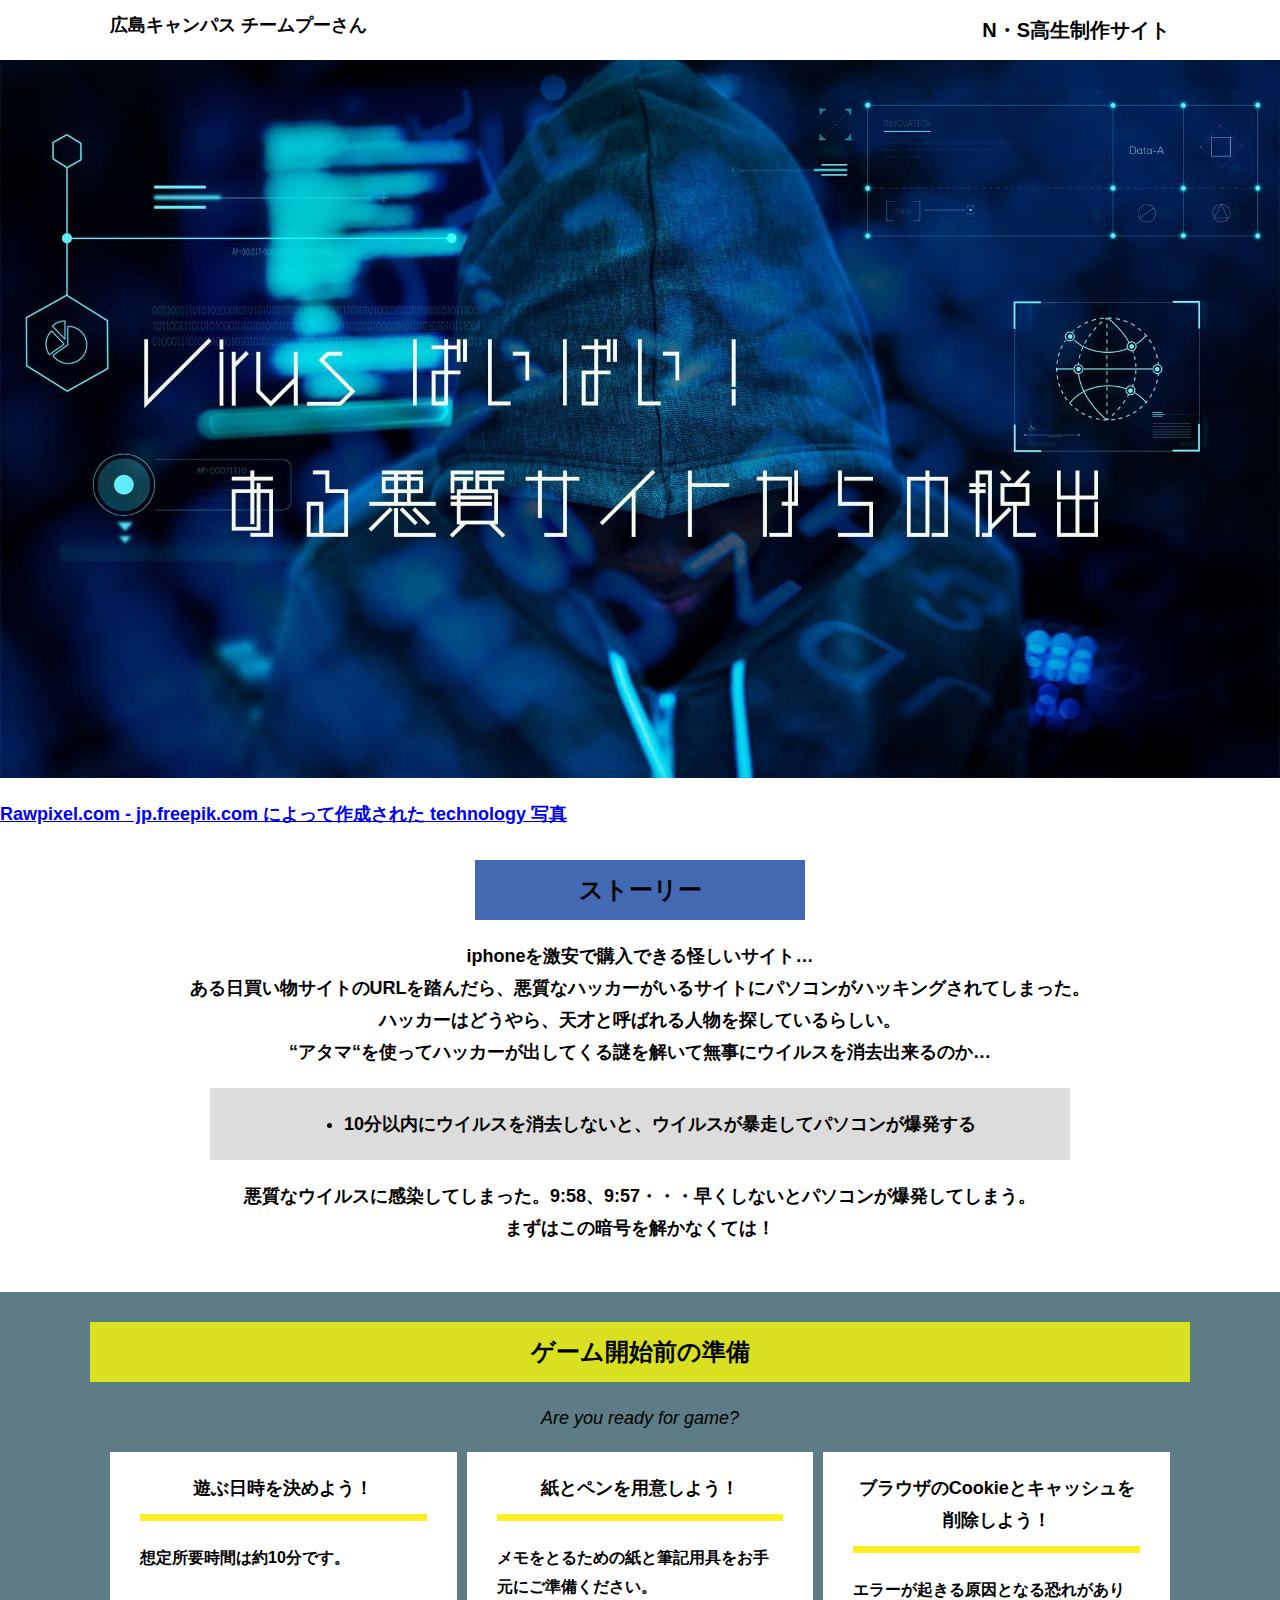
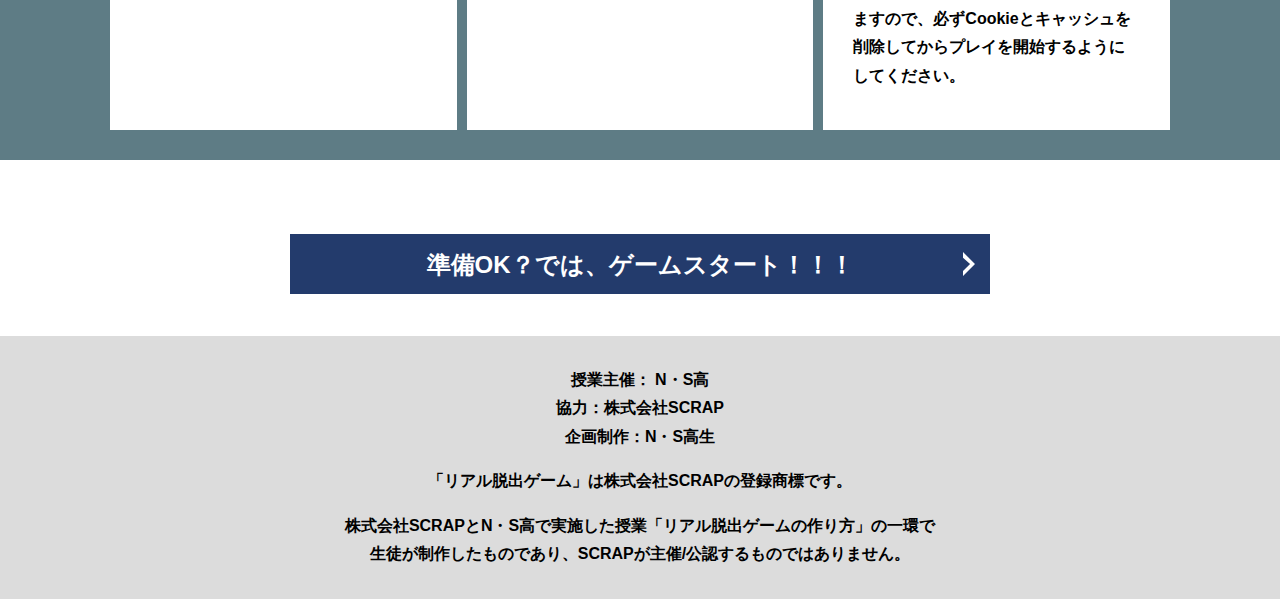
==== index.html @ 4a70cfcc "Update index.html" ====
<!DOCTYPE html>
<html lang="ja">
<head>
  <meta charset="UTF-8">
  <meta http-equiv="X-UA-Compatible" content="IE=edge">
  <meta name="viewport" content="width=device-width, initial-scale=1.0">
  <title>Virusバイバイ！ある悪質サイトからの脱出 │ Project N</title>
  <link rel="stylesheet" href="assets/css/normalize.css">
  <link rel="stylesheet" href="assets/css/style.css">
</head>
<body>
  <svg width="0" height="0" class="hidden">
    <symbol xmlns="http://www.w3.org/2000/svg" viewBox="0 0 12.47 24.94" id="arrow" class="arrow_svg">
      <title>arrow</title>
      <polygon points="0 24.94 0 19.66 7.35 12.47 0 5.92 0 0 12.47 12.47 0 24.94"/>
    </symbol>
  </svg>
  <header class="header">
    <div class="container">
      <div class="header__logo">広島キャンパス チームプーさん</div>
      <div class="header__name">N・S高生制作サイト</div>
    </div>
  </header>
  <main class="main index-page">
    <!-- タイトルエリア　ここから -->
    <h1 class="main-title"><img src="assets/images/iOS の画像.jpg" alt="Presented by SCRAP×N・S高リアル脱出ゲーム制作PJ Virusバイバイ！ある悪質サイトからの脱出"></h1>
    <a href='https://jp.freepik.com/photos/technology'>Rawpixel.com - jp.freepik.com によって作成された technology 写真</a>
    <!-- タイトルエリア　ここまで -->
    <section class="section section--story">
      <div class="container">
        <h2 class="section-title section-title--keycolor section-title--story">ストーリー</h2>
        <div class="story">
          <p class="text-center">iphoneを激安で購入できる怪しいサイト…<br>
            ある日買い物サイトのURLを踏んだら、悪質なハッカーがいるサイトにパソコンがハッキングされてしまった。<br>
            ハッカーはどうやら、天才と呼ばれる人物を探しているらしい。<br>
            “アタマ“を使ってハッカーが出してくる謎を解いて無事にウイルスを消去出来るのか…</p>
          <div class="story__note__outer bg-color--gray">
            <ul class="story__note">
              <li>10分以内にウイルスを消去しないと、ウイルスが暴走してパソコンが爆発する</li>
            </ul>
          </div>
          <p class="text-center">悪質なウイルスに感染してしまった。9:58、9:57・・・早くしないとパソコンが爆発してしまう。<br>
            まずはこの暗号を解かなくては！</p>
        </div>
      </div>
    </section>
    <section class="section bg-color--keycolor">
      <div class="container">
        <h2 class="section-title">ゲーム開始前の準備</h2>
        <p class="font-eng text-center">Are you ready for game?</p>
        <!--
          class名"row"内のclass名"column"が横並びになります。
          改行する場合は以下のように追加してください。
          <div class="row">
            <div class="column">
              ～ 内容 ～
            </div>
          </div>
        -->
        <div class="row">
          <div class="column">
            <div class="card">
              <h3 class="card__title">遊ぶ日時を決めよう！</h3>
              <p class="card__content">想定所要時間は約10分です。</p>
            </div>
          </div>
          <div class="column">
            <div class="card">
              <h3 class="card__title">紙とペンを用意しよう！</h3>
              <p class="card__content">メモをとるための紙と筆記用具をお手元にご準備ください。</p>
            </div>
          </div>
          <div class="column">
            <div class="card">
              <h3 class="card__title">ブラウザのCookieとキャッシュを<br>削除しよう！</h3>
              <p class="card__content">エラーが起きる原因となる恐れがありますので、必ずCookieとキャッシュを削除してからプレイを開始するようにしてください。</p>
            </div>
          </div>
        </div>
      </div>
     
    </section>
   <br>
    <br>
      <div class="container">
        <a class="btn" href="fakesite.html">準備OK？では、ゲームスタート！！！<svg class="btn__arrow"><use xlink:href="#arrow"></use></svg></a>
      </div>
    </section>
  <br>
  </main>
  <footer class="footer section bg-color--gray">
    <div class="container">
      <p class="text-center">授業主催： N・S高<br>協力：株式会社SCRAP<br>企画制作：N・S高生</p>
      <p class="text-center">「リアル脱出ゲーム」は株式会社SCRAPの登録商標です。</p>
      <p class="text-center">株式会社SCRAPとN・S高で実施した授業「リアル脱出ゲームの作り方」の一環で<br>生徒が制作したものであり、SCRAPが主催/公認するものではありません。</p>
    </div>
  </footer>
</body>
</html>
---- assets/css/style.css ----
@charset "UTF-8";
/****************************
 * 共通CSSのテンプレートです。
*****************************/
*,
*::before,
*::after {
  -webkit-box-sizing: border-box;
          box-sizing: border-box;
}

html {
  font-size: 18px;
  -webkit-box-sizing: border-box;
          box-sizing: border-box;
}

body {
  overflow-x: hidden;
  font-family: "游ゴシック体", "Yu Gothic", YuGothic, "ヒラギノ角ゴ Pro", "Hiragino Kaku Gothic Pro", "メイリオ", "Meiryo", sans-serif;
  font-size: 18px;
  line-height: 1.77778;
  font-weight: bold;
  text-decoration: none;
  border: none;
  list-style: none;
  color: #000;
  margin: 0;
}

img {
  width: 100%;
}

figure {
  margin: 0;
}

figcaption {
  margin-top: 30px;
  font-size: 14px;
}

@media screen and (max-width: 767px) {
  figcaption {
    font-size: 13px;
  }
}

input[type=text] {
  font-size: 18px;
  border: none;
  padding: 25px 35px;
  display: block;
  margin: 0 auto;
  max-width: 580px;
  width: 100%;
}

::-webkit-input-placeholder {
  color: #999;
}

:-ms-input-placeholder {
  color: #999;
}

::-ms-input-placeholder {
  color: #999;
}

::placeholder {
  color: #999;
}

button {
  cursor: pointer;
  display: block;
  border: none;
  margin: 0 auto;
  background-color: #232f3e;
  color: #fff;
  width: 287px;
  height: 55px;
}

/*******************
* Layout
*******************/
.section {
  padding-top: 30px;
  padding-bottom: 30px;
}

.section--clear {
  /* ステージクリア画面 */
  position: fixed;
  display: none;
  /* 読み込み時に一瞬表示されるのを防ぐ */
  -webkit-box-pack: center;
      -ms-flex-pack: center;
          justify-content: center;
  -webkit-box-align: center;
      -ms-flex-align: center;
          align-items: center;
  top: 0;
  bottom: 0;
  left: 0;
  right: 0;
  z-index: 200;
}

.section--clear.isClear {
  display: -webkit-box;
  display: -ms-flexbox;
  display: flex;
}

.container {
  width: 1100px;
  padding-left: 20px;
  padding-right: 20px;
  margin: 0 auto;
}

@media screen and (max-width: 1100px) {
  .container {
    width: calc(100% - 40px);
  }
}

.row {
  display: -webkit-box;
  display: -ms-flexbox;
  display: flex;
  -ms-flex-line-pack: stretch;
      align-content: stretch;
  gap: 10px;
}

.row + .row {
  margin-top: 20px;
}

.column {
  width: 100%;
}

.card {
  background-color: #fff;
  margin-bottom: 20px;
  height: 100%;
}

.card__title {
  font-size: 18px;
  text-align: center;
  margin: 0;
  padding: 20px 30px;
  position: relative;
  cursor: pointer;
}

.card__content {
  -webkit-transition: all 0.3s;
  transition: all 0.3s;
  font-size: 16px;
  padding: 20px 30px;
  margin: 0;
  position: relative;
}

.card__content::before {
  display: block;
  content: '';
  width: calc(100% - 60px);
  height: 7px;
  background-color: #fcee21;
  position: absolute;
  top: -10px;
  left: 30px;
}

.hint-page .card {
  height: auto;
}

.hint-page .card__content {
  display: none;
  text-align: center;
}

.hint-page .card__arrow {
  position: absolute;
  top: calc(50% - 12px);
  right: 45px;
  -webkit-transform: rotate(90deg);
          transform: rotate(90deg);
  -webkit-transition: all 0.3s;
  transition: all 0.3s;
  fill: #009245;
  width: 12px;
  height: 24px;
}

.hint-page .card.is-open .card__content {
  display: block;
}

.hint-page .card.is-open .card__arrow {
  -webkit-transform: rotate(-90deg);
          transform: rotate(-90deg);
}

.box {
  padding: 35px 30px;
}

.youtube {
  position: relative;
  width: 100%;
  padding-top: 56.25%;
}

.youtube iframe {
  position: absolute;
  top: 0;
  left: 0;
  width: 100%;
  height: 100%;
}

.youtube__container {
  max-width: 800px;
  margin: 0 auto;
}

/*********************
* Color
*********************/
.bg-color--keycolor {
  background-color: #5E7C85;
}

.bg-color--subcolor {
  background-color: #d9e021;
}

.bg-color--gray {
  background-color: #dcdcdc;
}

/*********************
* title
**********************/
.main-title {
  margin: 0;
}

.sub-title {
  text-align: center;
  font-size: 18px;
  line-height: 1.66667;
}

.sub-title__bg {
  background-color: #fcee21;
  padding-left: 1rem;
  padding-right: 1rem;
}

.section-title {
  font-size: 24px;
  line-height: 1.75;
  text-align: center;
  padding: 9px 20px;
  background-color: #d9e021;
  margin: 0 -20px 20px -20px;
}

.section-title__stage {
  display: inline-block;
  margin-right: 2rem;
}

.section-title--keycolorlight {
  background-color: #426AB3;
}

.section-title--keycolorlight .section-title__stage {
  color: #fff;
}

.section-title--keycolor {
  background-color: #426AB3;
}

.section-title--story {
  width: 330px;
  margin: 0 auto 20px;
}

.section-title--border {
  position: relative;
  font-size: 30px;
  text-align: center;
  line-height: 1.06667;
  margin: 0;
  padding-bottom: 15px;
  color: #1A4472;
}

.section-title--border::after {
  position: absolute;
  bottom: 0;
  left: calc(50% - 95px);
  display: block;
  content: '';
  background-color: #fff;
  height: 2.6px;
  width: 190px;
}

/******************
* text
******************/
.font-eng {
  font-style: italic;
  font-weight: normal;
}

/*************************
* Button
*************************/
.btn {
  display: block;
  text-decoration: none;
  cursor: pointer;
  background-color: #233B6C;
  color: #fff;
  font-size: 24px;
  line-height: 1.54167;
  text-align: center;
  padding: 11.5px;
  width: calc(100% - 40px);
  max-width: 700px;
  margin: 10px auto;
  position: relative;
}

.btn:hover {
  opacity: 0.7;
}

.btn__arrow {
  position: absolute;
  top: calc(50% - 12px);
  right: 15px;
  fill: #fff;
  width: 12px;
  height: 24px;
}

/****************
* header
*****************/
.header {
  background-color: #fff;
  height: 60px;
}

.header .container {
  display: -webkit-box;
  display: -ms-flexbox;
  display: flex;
  -webkit-box-pack: justify;
      -ms-flex-pack: justify;
          justify-content: space-between;
  -webkit-box-align: center;
      -ms-flex-align: center;
          align-items: center;
  height: 100%;
}

.header__logo {
  width: 330px;
  height: 42px;
}

.header__name {
  font-size: 20px;
  line-height: 1.1;
}

.footer {
  font-size: 16px;
}

.footer p:first-child {
  margin-top: 0;
}

.footer p:last-child {
  margin-bottom: 0;
}

/********************
* main
********************/
.story__note {
  margin: 0;
}

.story__note__outer {
  width: 860px;
  display: -webkit-box;
  display: -ms-flexbox;
  display: flex;
  padding: 20px;
  margin: 20px auto;
  -webkit-box-pack: center;
      -ms-flex-pack: center;
          justify-content: center;
}

@media screen and (max-width: 940px) {
  .story__note__outer {
    width: 100%;
  }
}

.stage-column__container + .stage-column__container {
  border-top: 2px solid #fff;
}

.answer {
  font-size: 18px;
  margin-bottom: 20px;
  line-height: 80px;
  word-spacing: 20px;
}

.err-message {
  color: #FFF450;
  font-size: 18px;
  text-align: center;
}

.link-hint {
  text-align: center;
  display: block;
  margin-top: 20px;
}

.clear-message {
  background-color: #d9e021;
  padding: 30px 30px 60px;
  position: relative;
}

.clear-message__title {
  position: relative;
  display: block;
  text-align: center;
  color: #1A4472;
  font-size: 30px;
  padding-bottom: 10px;
  margin-bottom: 35px;
}

.clear-message__title::after {
  content: '';
  position: absolute;
  display: block;
  width: 183px;
  height: 2px;
  background-color: #fff;
  bottom: 0;
  left: calc(50% - (183px/2));
}

.clear-message__content {
  text-align: center;
}

.clear-message__btn {
  position: absolute;
  bottom: -30px;
  left: calc(50% - 144px);
  width: 288px;
  margin: 0;
}

/********************
* Utility
********************/
.text-center {
  text-align: center;
}

.text-left {
  text-align: left;
}

.text-right {
  text-align: right;
}

.hidden {
  display: none;
}
/*# sourceMappingURL=style.css.map */
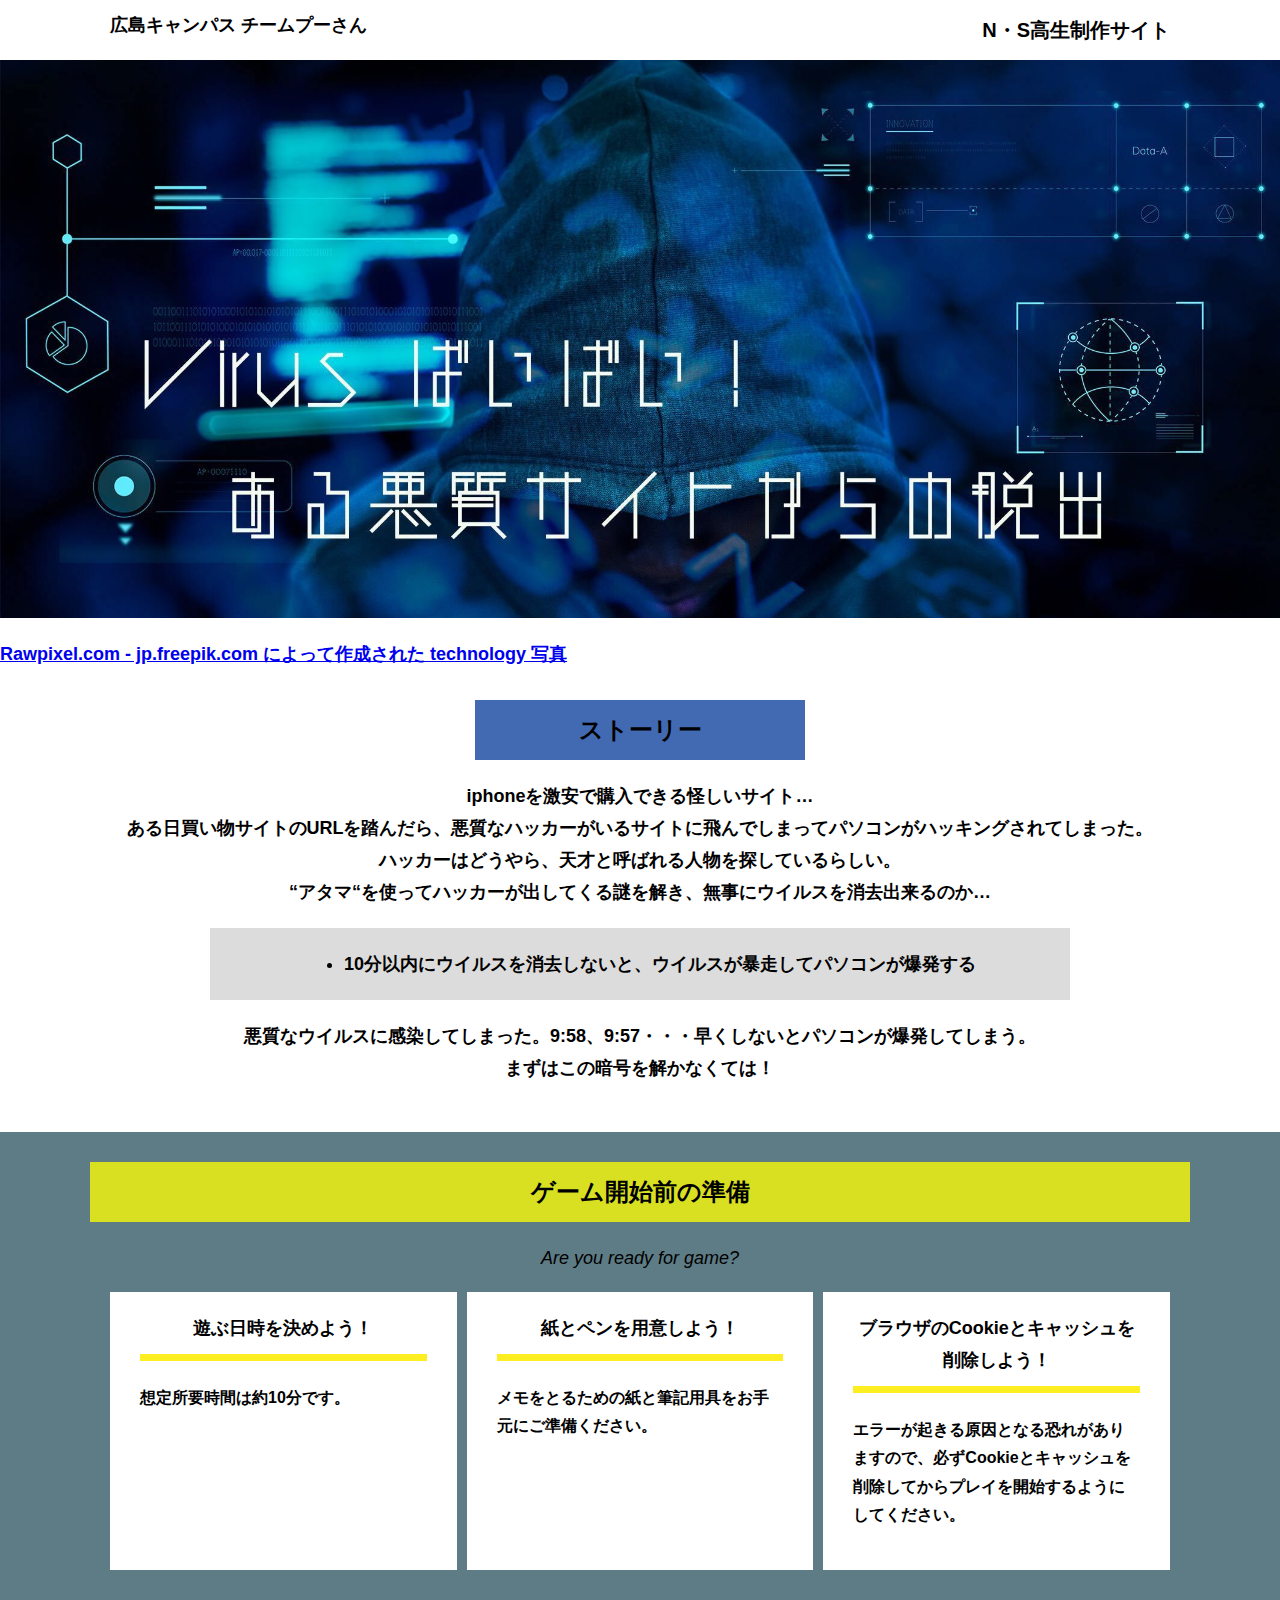
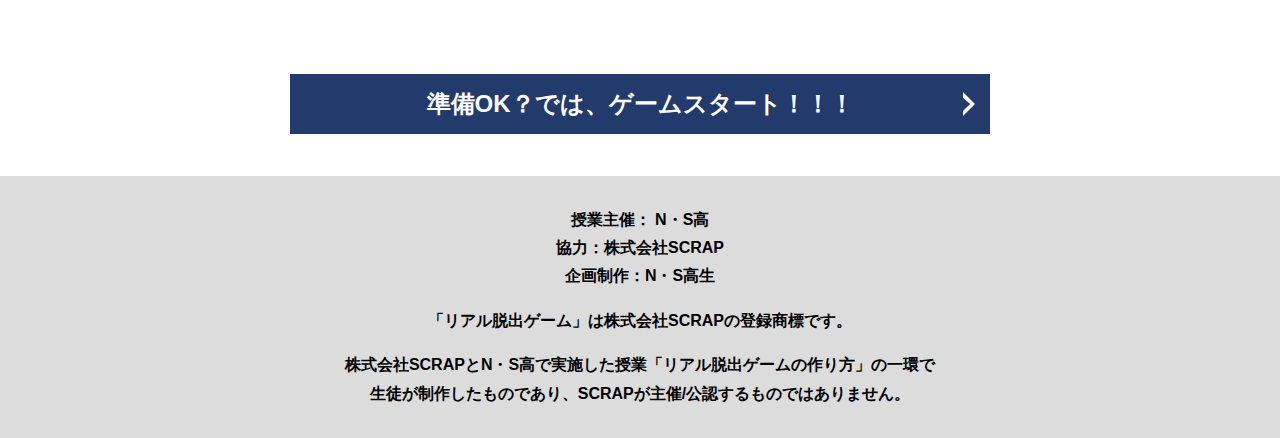
==== commit c7426ffe: "Update index.html" ====
--- a/index.html
+++ b/index.html
@@ -31,9 +31,9 @@
         <h2 class="section-title section-title--keycolor section-title--story">ストーリー</h2>
         <div class="story">
           <p class="text-center">iphoneを激安で購入できる怪しいサイト…<br>
-            ある日買い物サイトのURLを踏んだら、悪質なハッカーがいるサイトにパソコンがハッキングされてしまった。<br>
+            ある日買い物サイトのURLを踏んだら、悪質なハッカーがいるサイトに飛んでしまってパソコンがハッキングされてしまった。<br>
             ハッカーはどうやら、天才と呼ばれる人物を探しているらしい。<br>
-            “アタマ“を使ってハッカーが出してくる謎を解いて無事にウイルスを消去出来るのか…</p>
+            “アタマ“を使ってハッカーが出してくる謎を解き、無事にウイルスを消去出来るのか…</p>
           <div class="story__note__outer bg-color--gray">
             <ul class="story__note">
               <li>10分以内にウイルスを消去しないと、ウイルスが暴走してパソコンが爆発する</li>
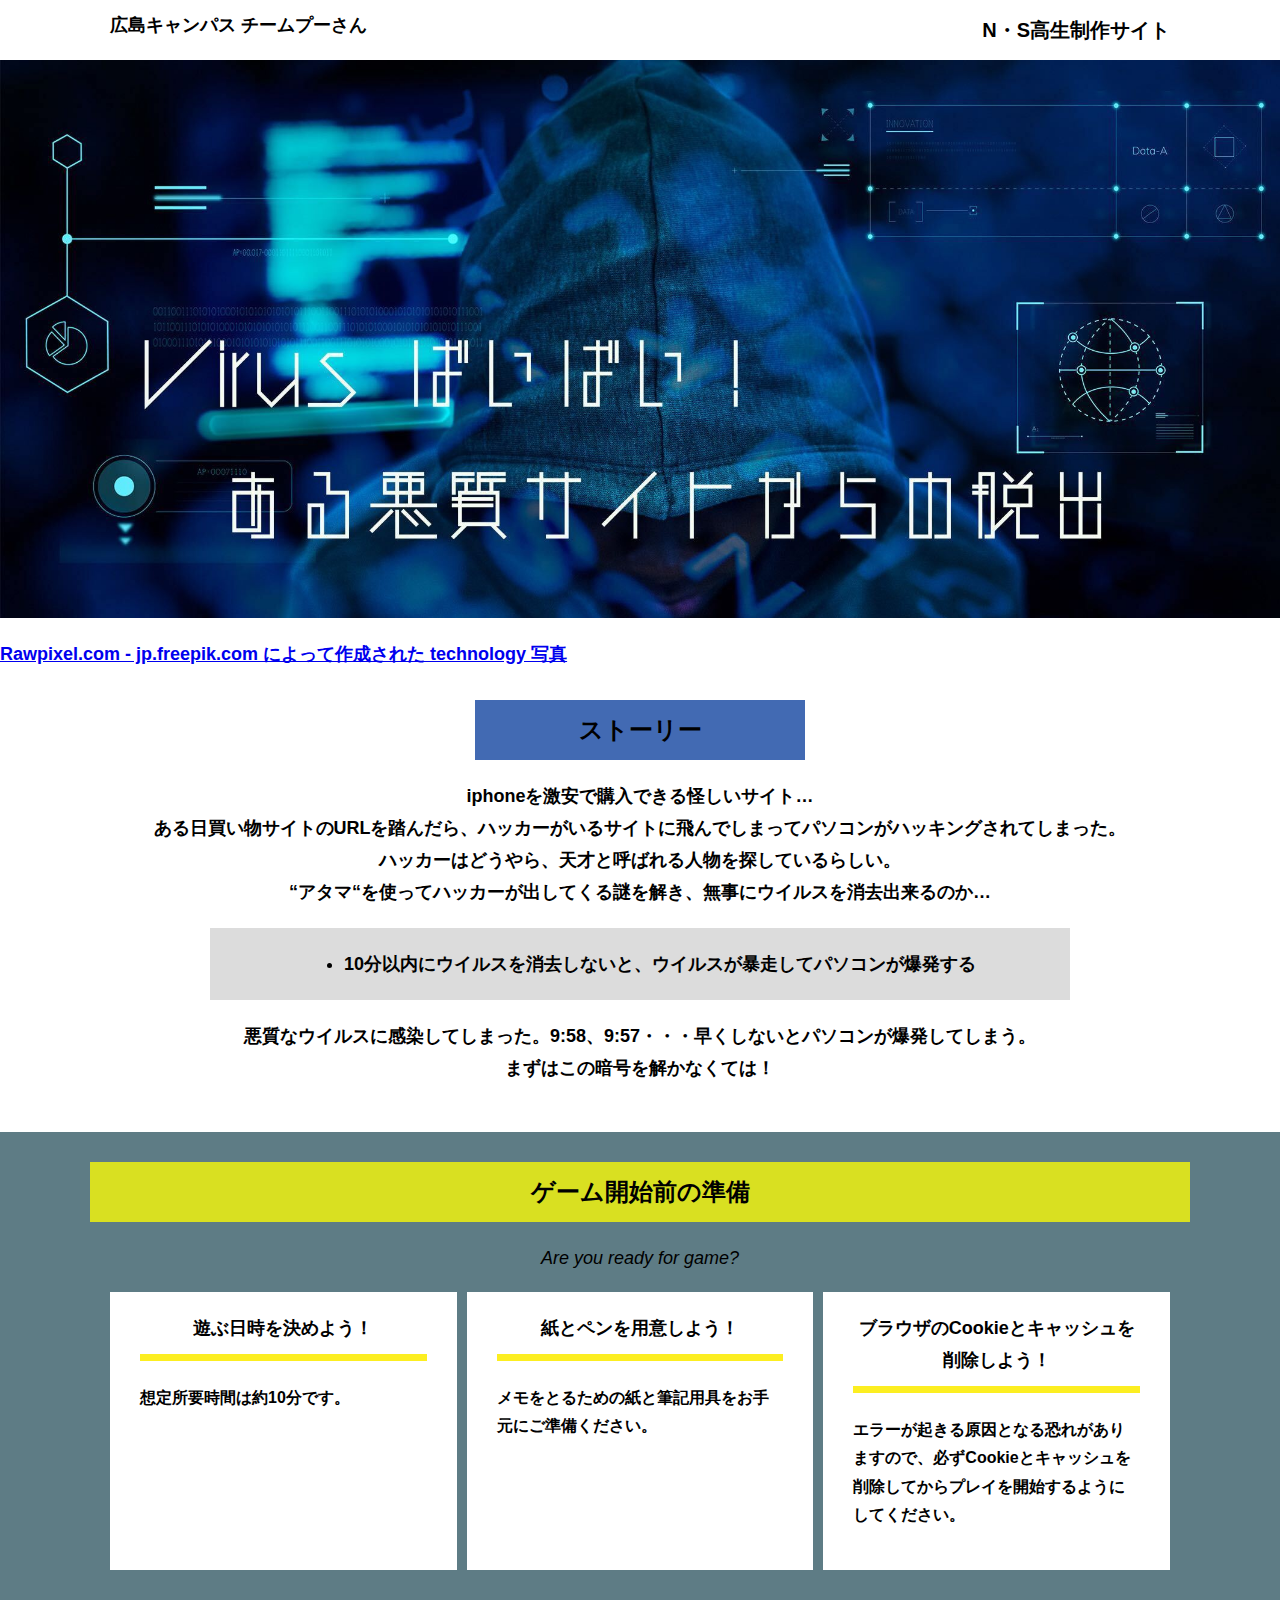
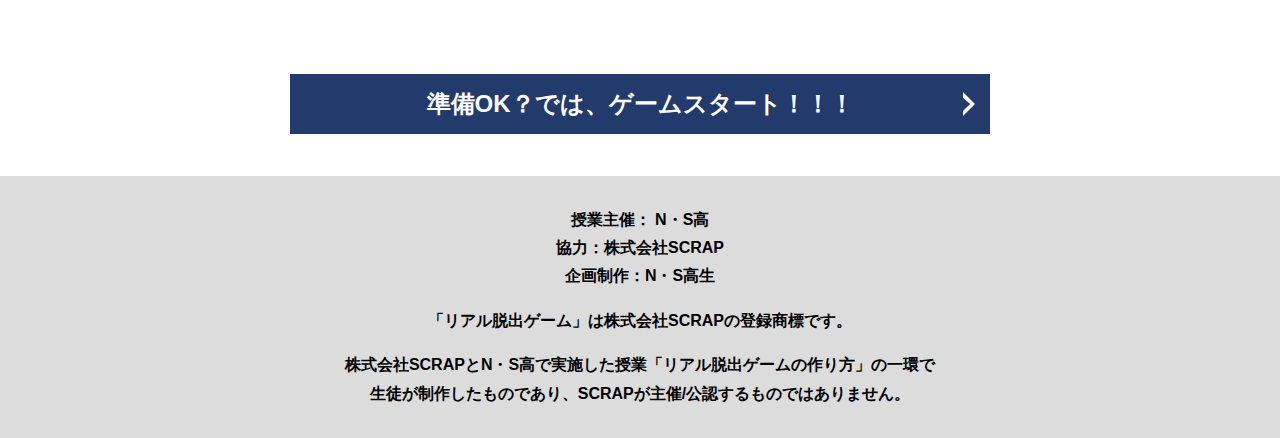
==== commit 74bf1416: "Update index.html" ====
--- a/index.html
+++ b/index.html
@@ -31,7 +31,7 @@
         <h2 class="section-title section-title--keycolor section-title--story">ストーリー</h2>
         <div class="story">
           <p class="text-center">iphoneを激安で購入できる怪しいサイト…<br>
-            ある日買い物サイトのURLを踏んだら、悪質なハッカーがいるサイトに飛んでしまってパソコンがハッキングされてしまった。<br>
+            ある日買い物サイトのURLを踏んだら、ハッカーがいるサイトに飛んでしまってパソコンがハッキングされてしまった。<br>
             ハッカーはどうやら、天才と呼ばれる人物を探しているらしい。<br>
             “アタマ“を使ってハッカーが出してくる謎を解き、無事にウイルスを消去出来るのか…</p>
           <div class="story__note__outer bg-color--gray">
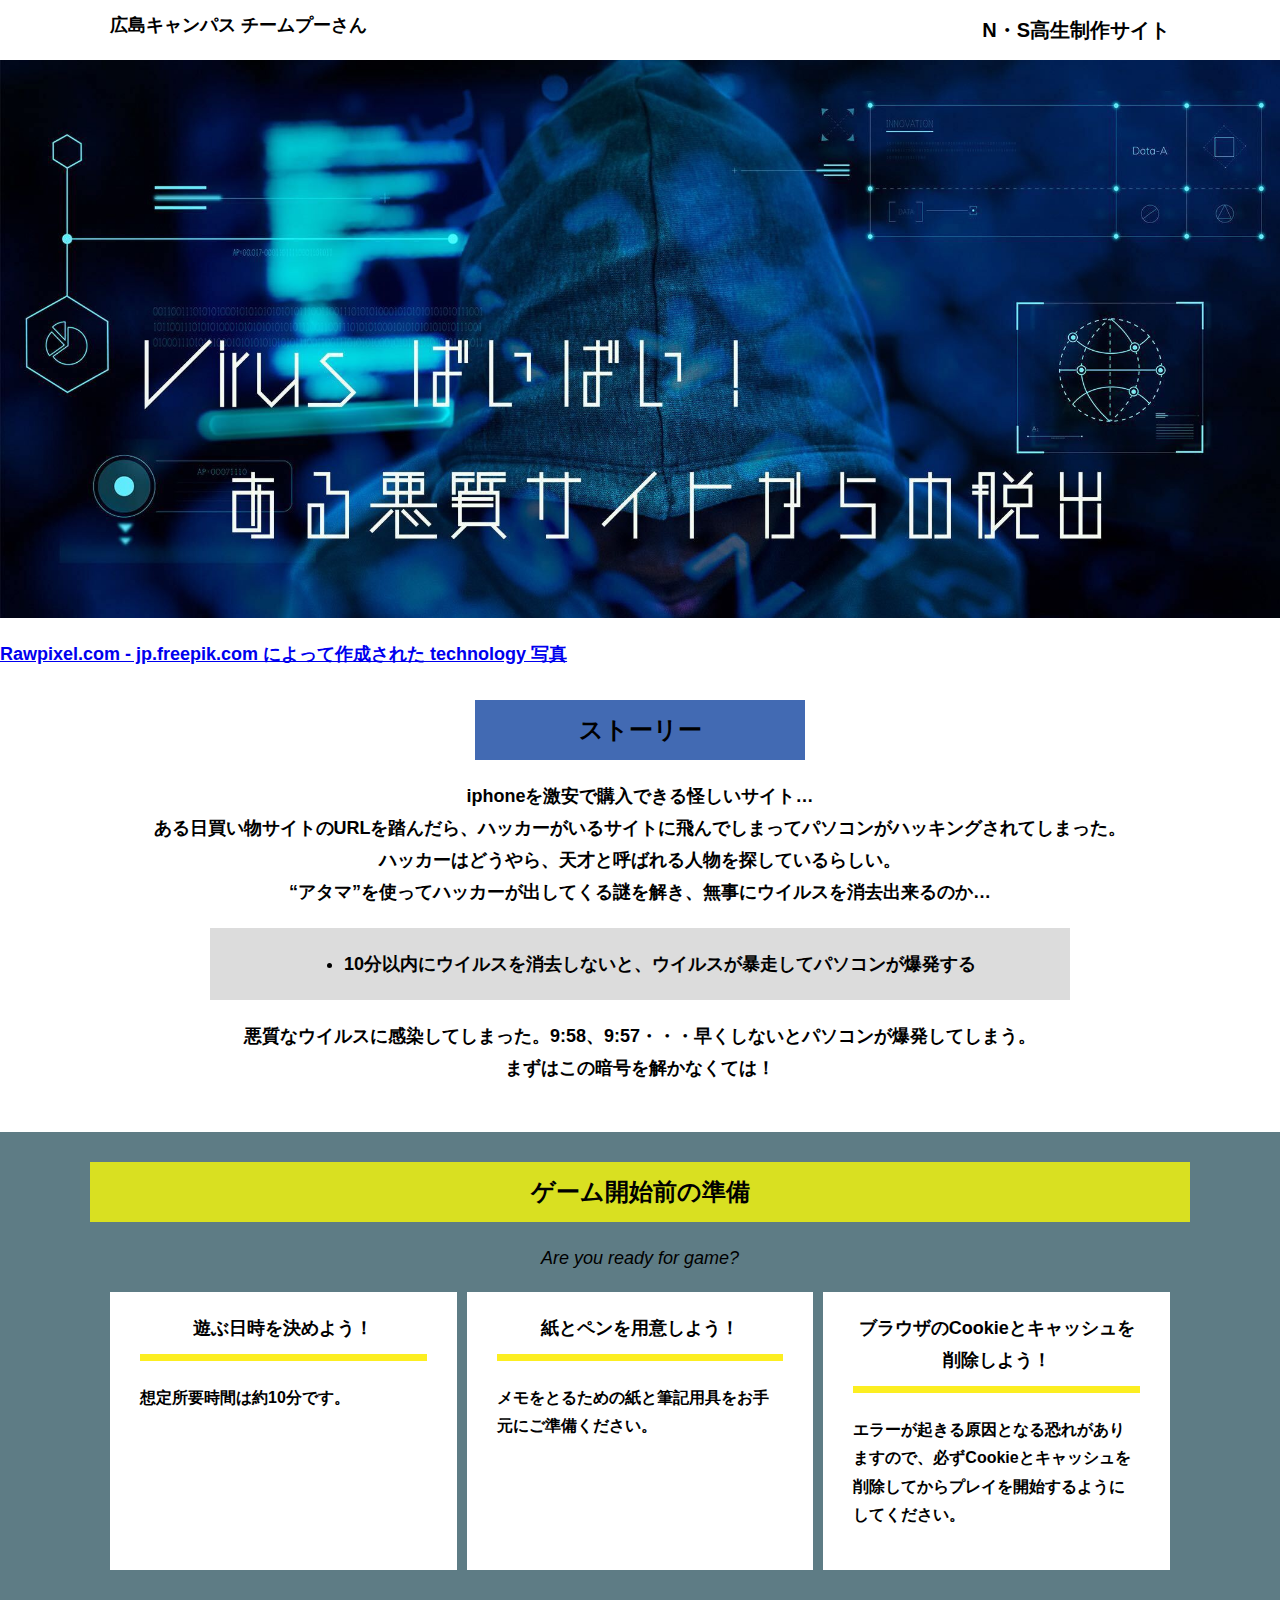
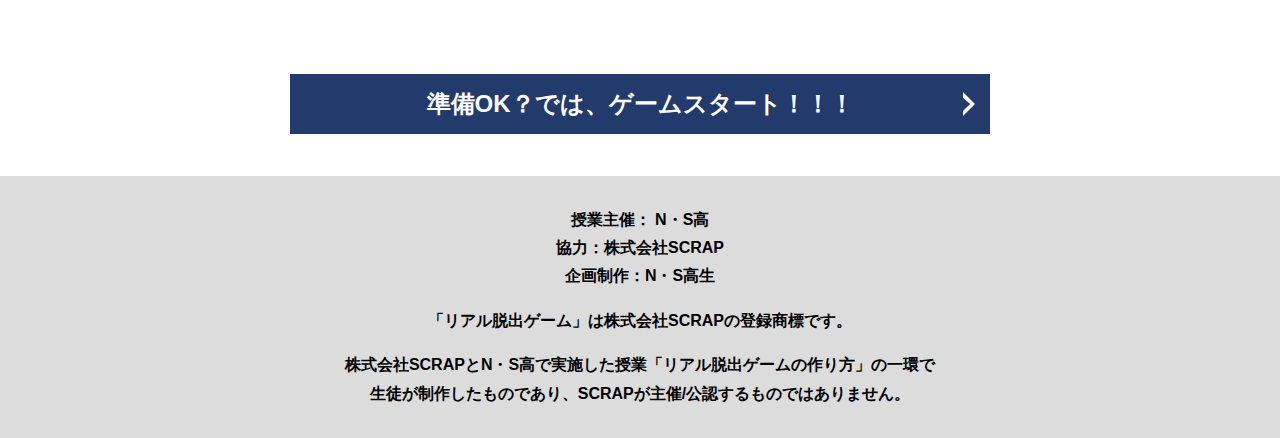
==== commit 74788eba: "Update index.html" ====
--- a/index.html
+++ b/index.html
@@ -33,7 +33,7 @@
           <p class="text-center">iphoneを激安で購入できる怪しいサイト…<br>
             ある日買い物サイトのURLを踏んだら、ハッカーがいるサイトに飛んでしまってパソコンがハッキングされてしまった。<br>
             ハッカーはどうやら、天才と呼ばれる人物を探しているらしい。<br>
-            “アタマ“を使ってハッカーが出してくる謎を解き、無事にウイルスを消去出来るのか…</p>
+            “アタマ”を使ってハッカーが出してくる謎を解き、無事にウイルスを消去出来るのか…</p>
           <div class="story__note__outer bg-color--gray">
             <ul class="story__note">
               <li>10分以内にウイルスを消去しないと、ウイルスが暴走してパソコンが爆発する</li>
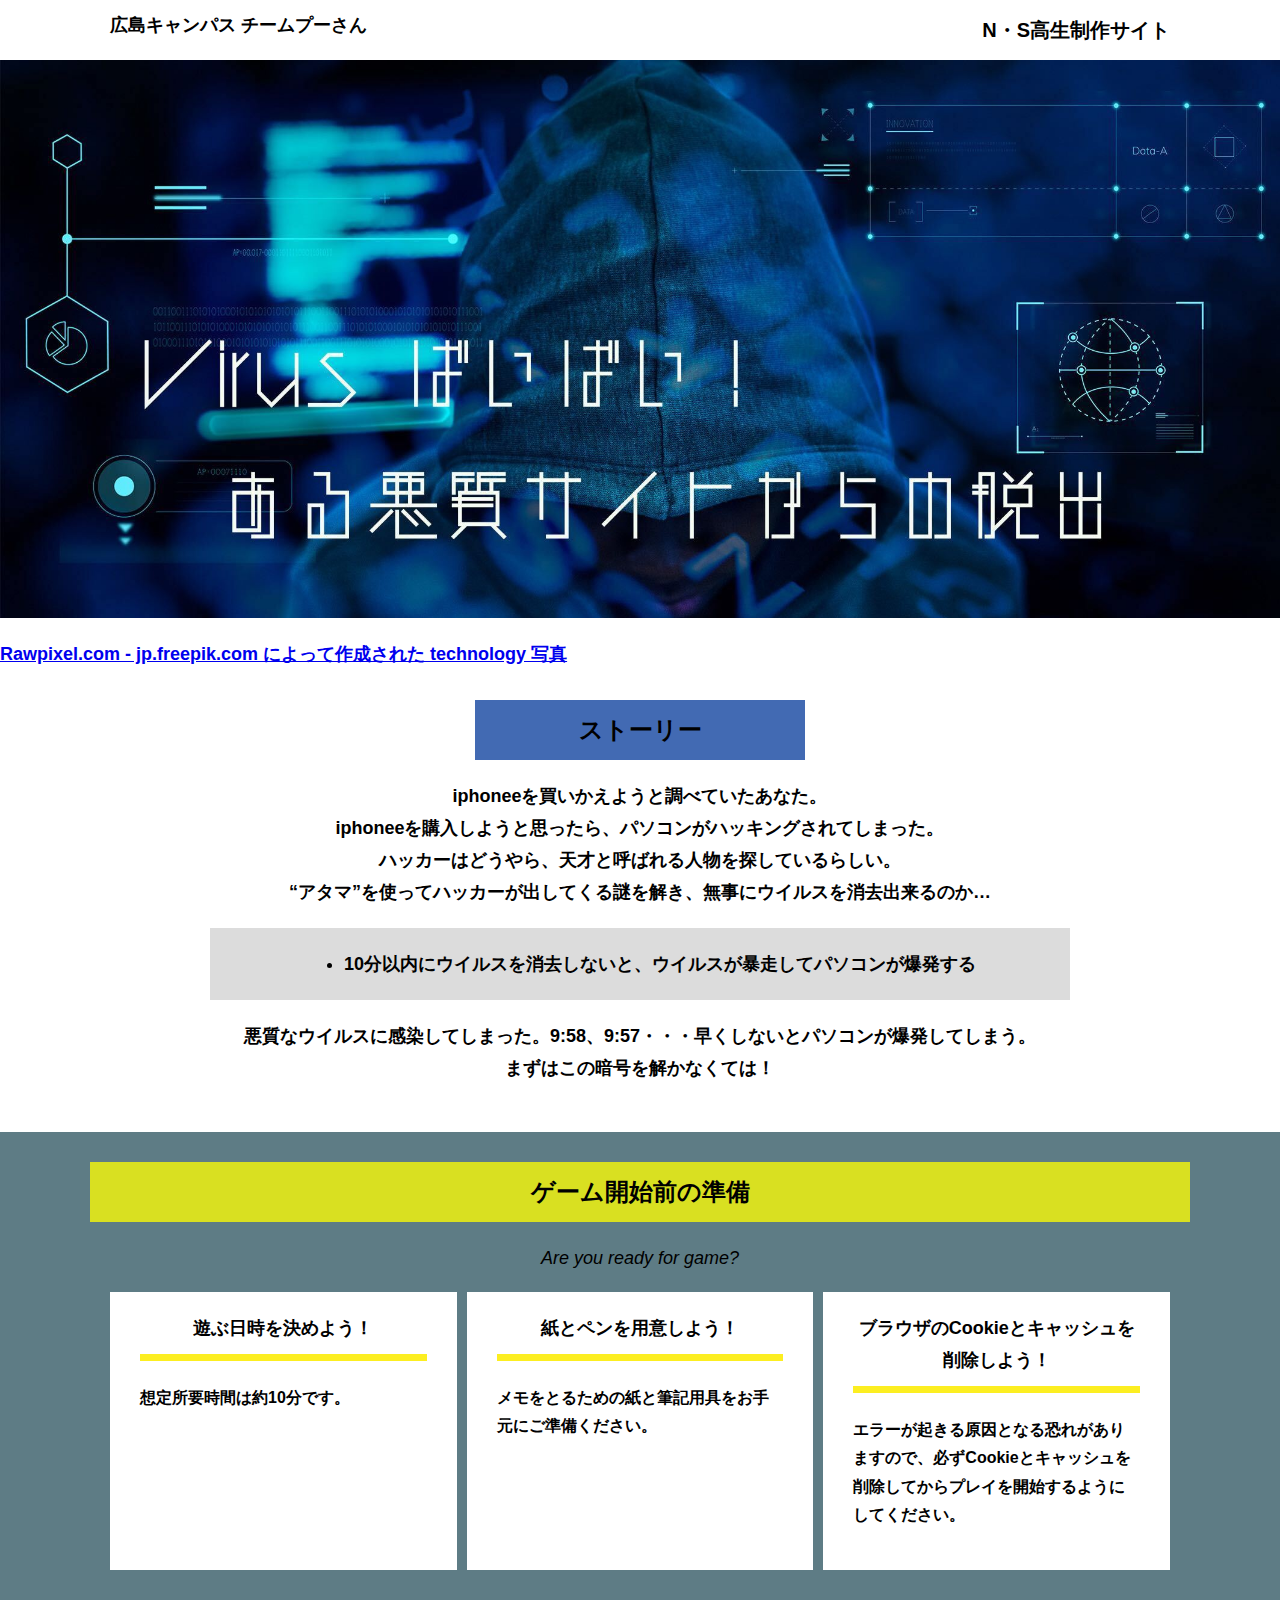
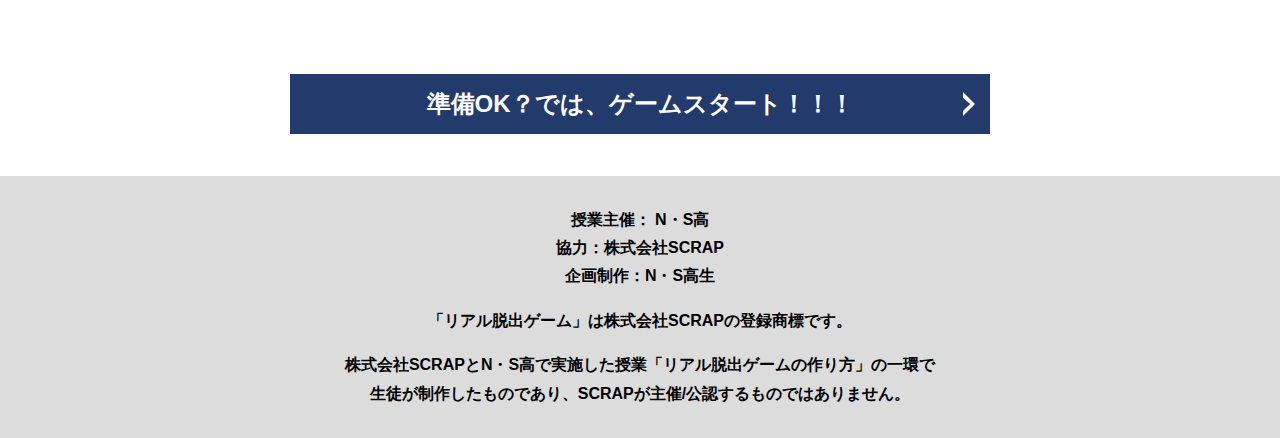
==== commit b1c1241f: "Update index.html" ====
--- a/index.html
+++ b/index.html
@@ -30,8 +30,8 @@
       <div class="container">
         <h2 class="section-title section-title--keycolor section-title--story">ストーリー</h2>
         <div class="story">
-          <p class="text-center">iphoneを激安で購入できる怪しいサイト…<br>
-            ある日買い物サイトのURLを踏んだら、ハッカーがいるサイトに飛んでしまってパソコンがハッキングされてしまった。<br>
+          <p class="text-center">iphoneeを買いかえようと調べていたあなた。<br>
+            iphoneeを購入しようと思ったら、パソコンがハッキングされてしまった。<br>
             ハッカーはどうやら、天才と呼ばれる人物を探しているらしい。<br>
             “アタマ”を使ってハッカーが出してくる謎を解き、無事にウイルスを消去出来るのか…</p>
           <div class="story__note__outer bg-color--gray">
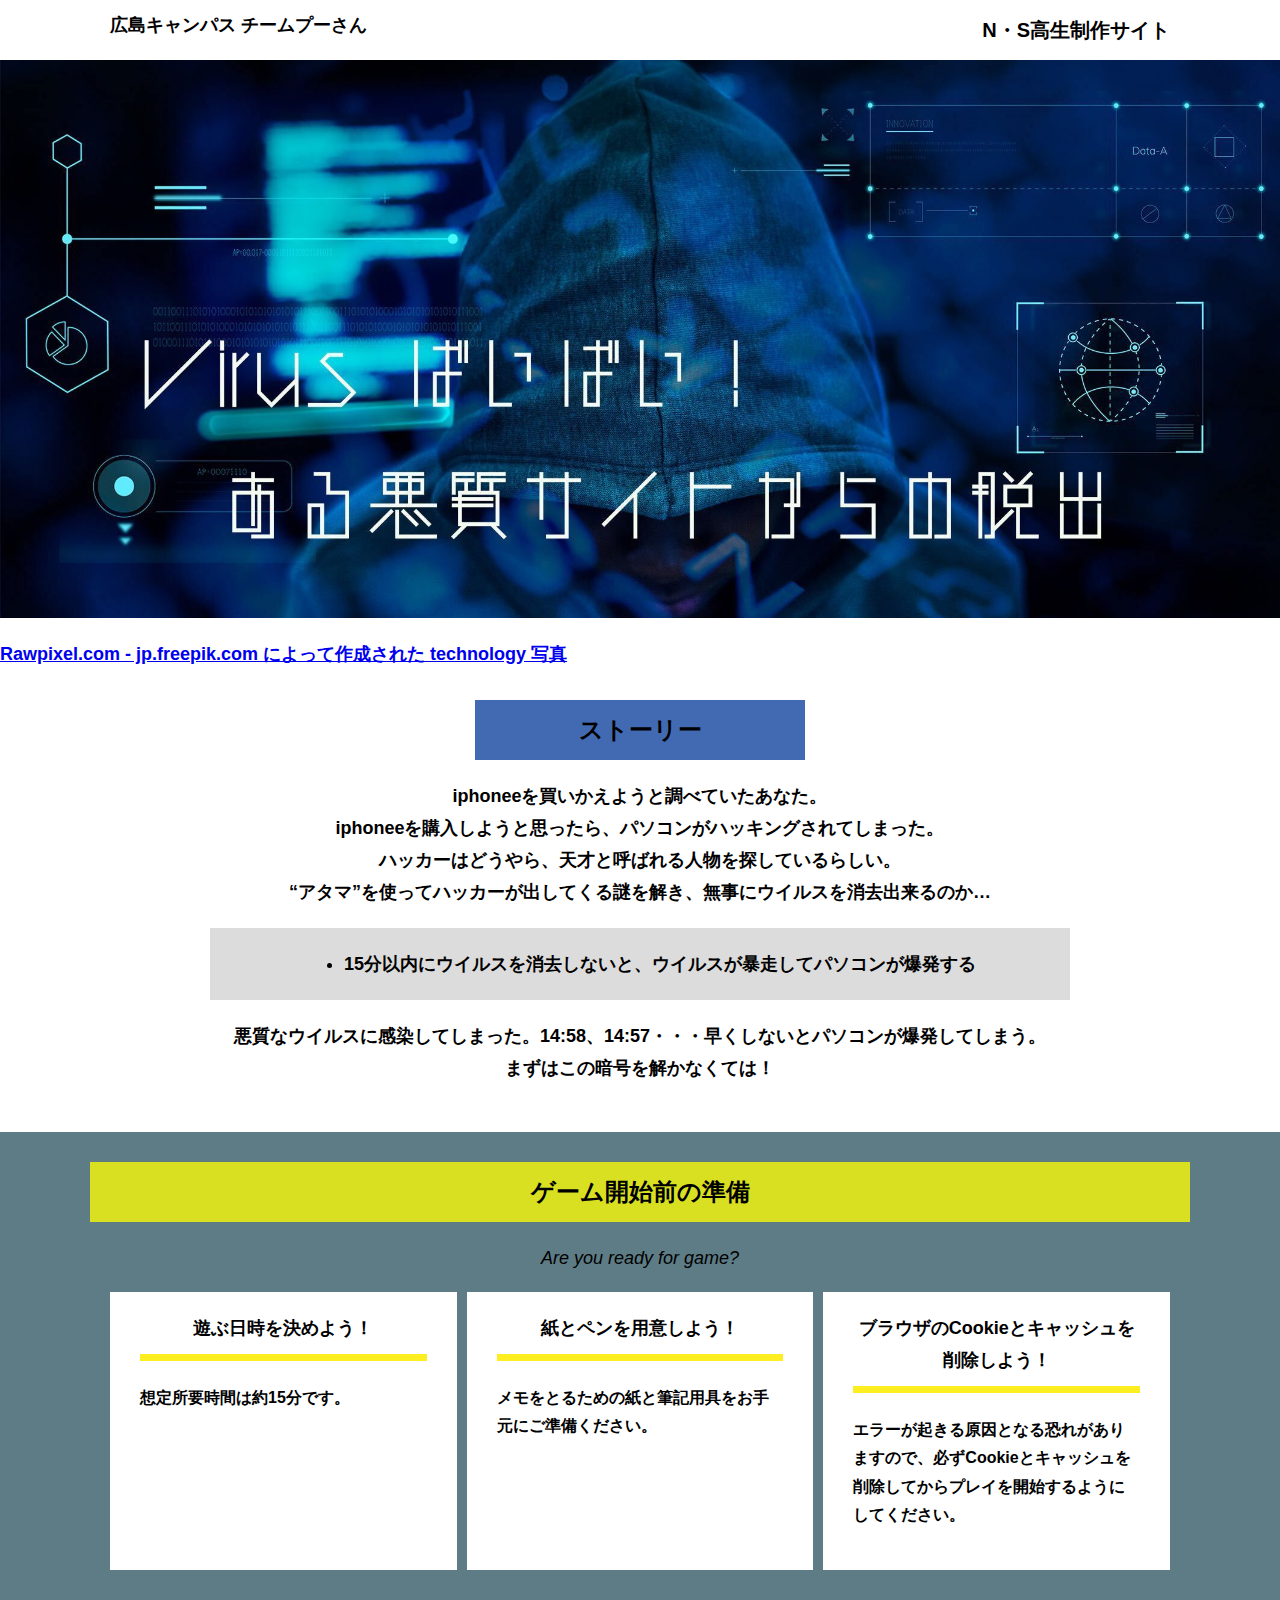
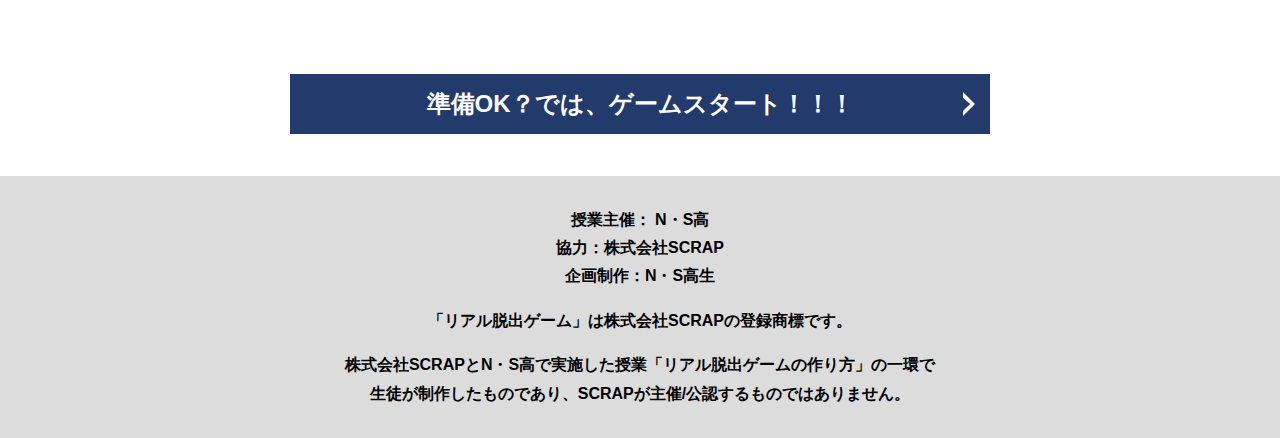
==== commit a1d750dc: "Update index.html" ====
--- a/index.html
+++ b/index.html
@@ -36,10 +36,10 @@
             “アタマ”を使ってハッカーが出してくる謎を解き、無事にウイルスを消去出来るのか…</p>
           <div class="story__note__outer bg-color--gray">
             <ul class="story__note">
-              <li>10分以内にウイルスを消去しないと、ウイルスが暴走してパソコンが爆発する</li>
+              <li>15分以内にウイルスを消去しないと、ウイルスが暴走してパソコンが爆発する</li>
             </ul>
           </div>
-          <p class="text-center">悪質なウイルスに感染してしまった。9:58、9:57・・・早くしないとパソコンが爆発してしまう。<br>
+          <p class="text-center">悪質なウイルスに感染してしまった。14:58、14:57・・・早くしないとパソコンが爆発してしまう。<br>
             まずはこの暗号を解かなくては！</p>
         </div>
       </div>
@@ -61,7 +61,7 @@
           <div class="column">
             <div class="card">
               <h3 class="card__title">遊ぶ日時を決めよう！</h3>
-              <p class="card__content">想定所要時間は約10分です。</p>
+              <p class="card__content">想定所要時間は約15分です。</p>
             </div>
           </div>
           <div class="column">
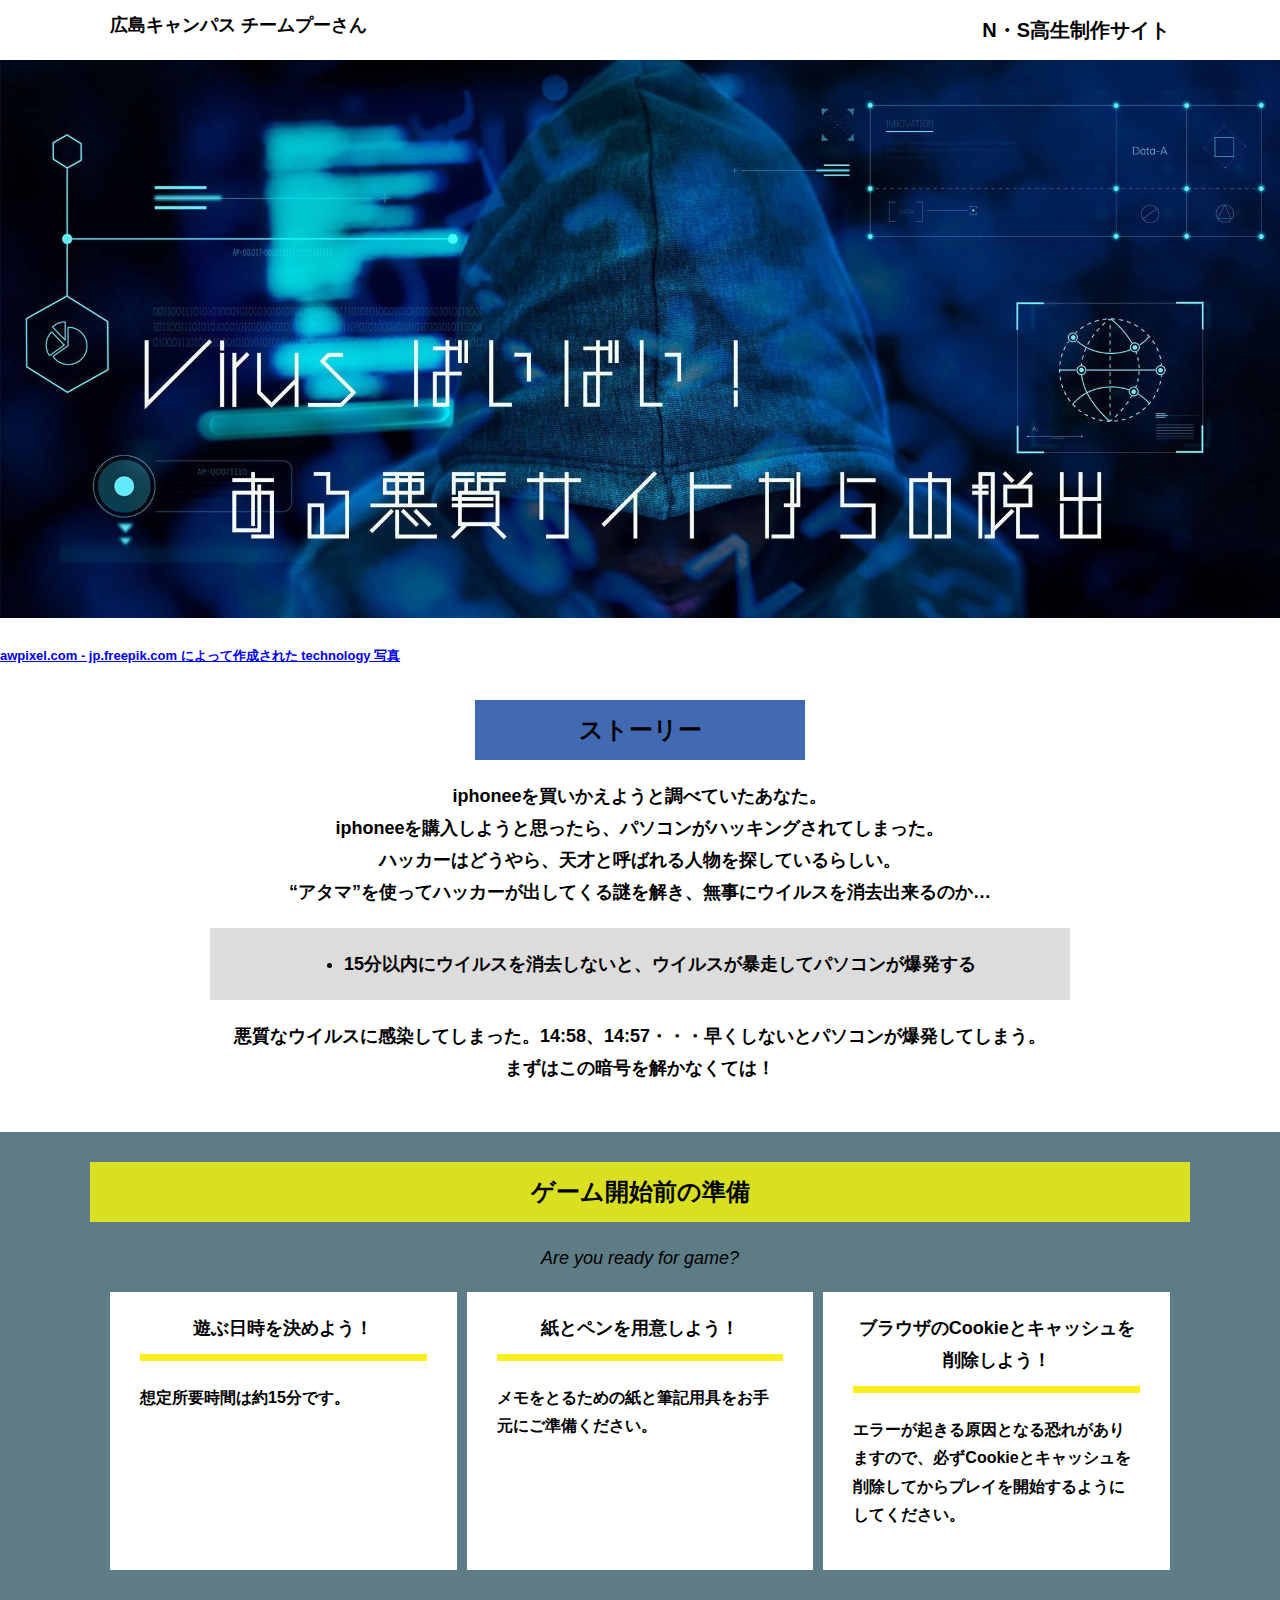
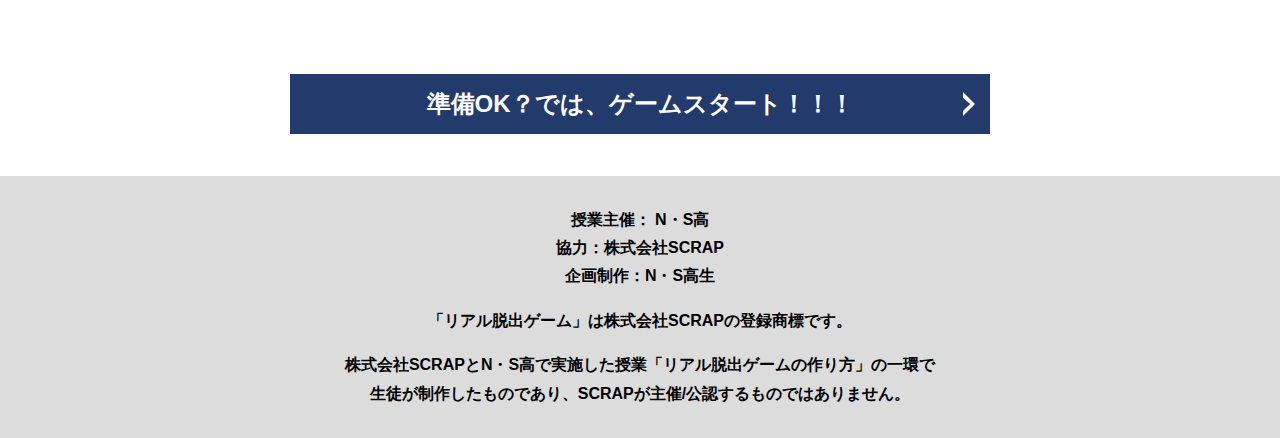
==== commit 44763c65: "Update index.html" ====
--- a/index.html
+++ b/index.html
@@ -24,7 +24,7 @@
   <main class="main index-page">
     <!-- タイトルエリア　ここから -->
     <h1 class="main-title"><img src="assets/images/iOS の画像.jpg" alt="Presented by SCRAP×N・S高リアル脱出ゲーム制作PJ Virusバイバイ！ある悪質サイトからの脱出"></h1>
-    <a href='https://jp.freepik.com/photos/technology'>Rawpixel.com - jp.freepik.com によって作成された technology 写真</a>
+    <a href='https://jp.freepik.com/photos/technology'><font size="-1">awpixel.com - jp.freepik.com によって作成された technology 写真</font></a>
     <!-- タイトルエリア　ここまで -->
     <section class="section section--story">
       <div class="container">
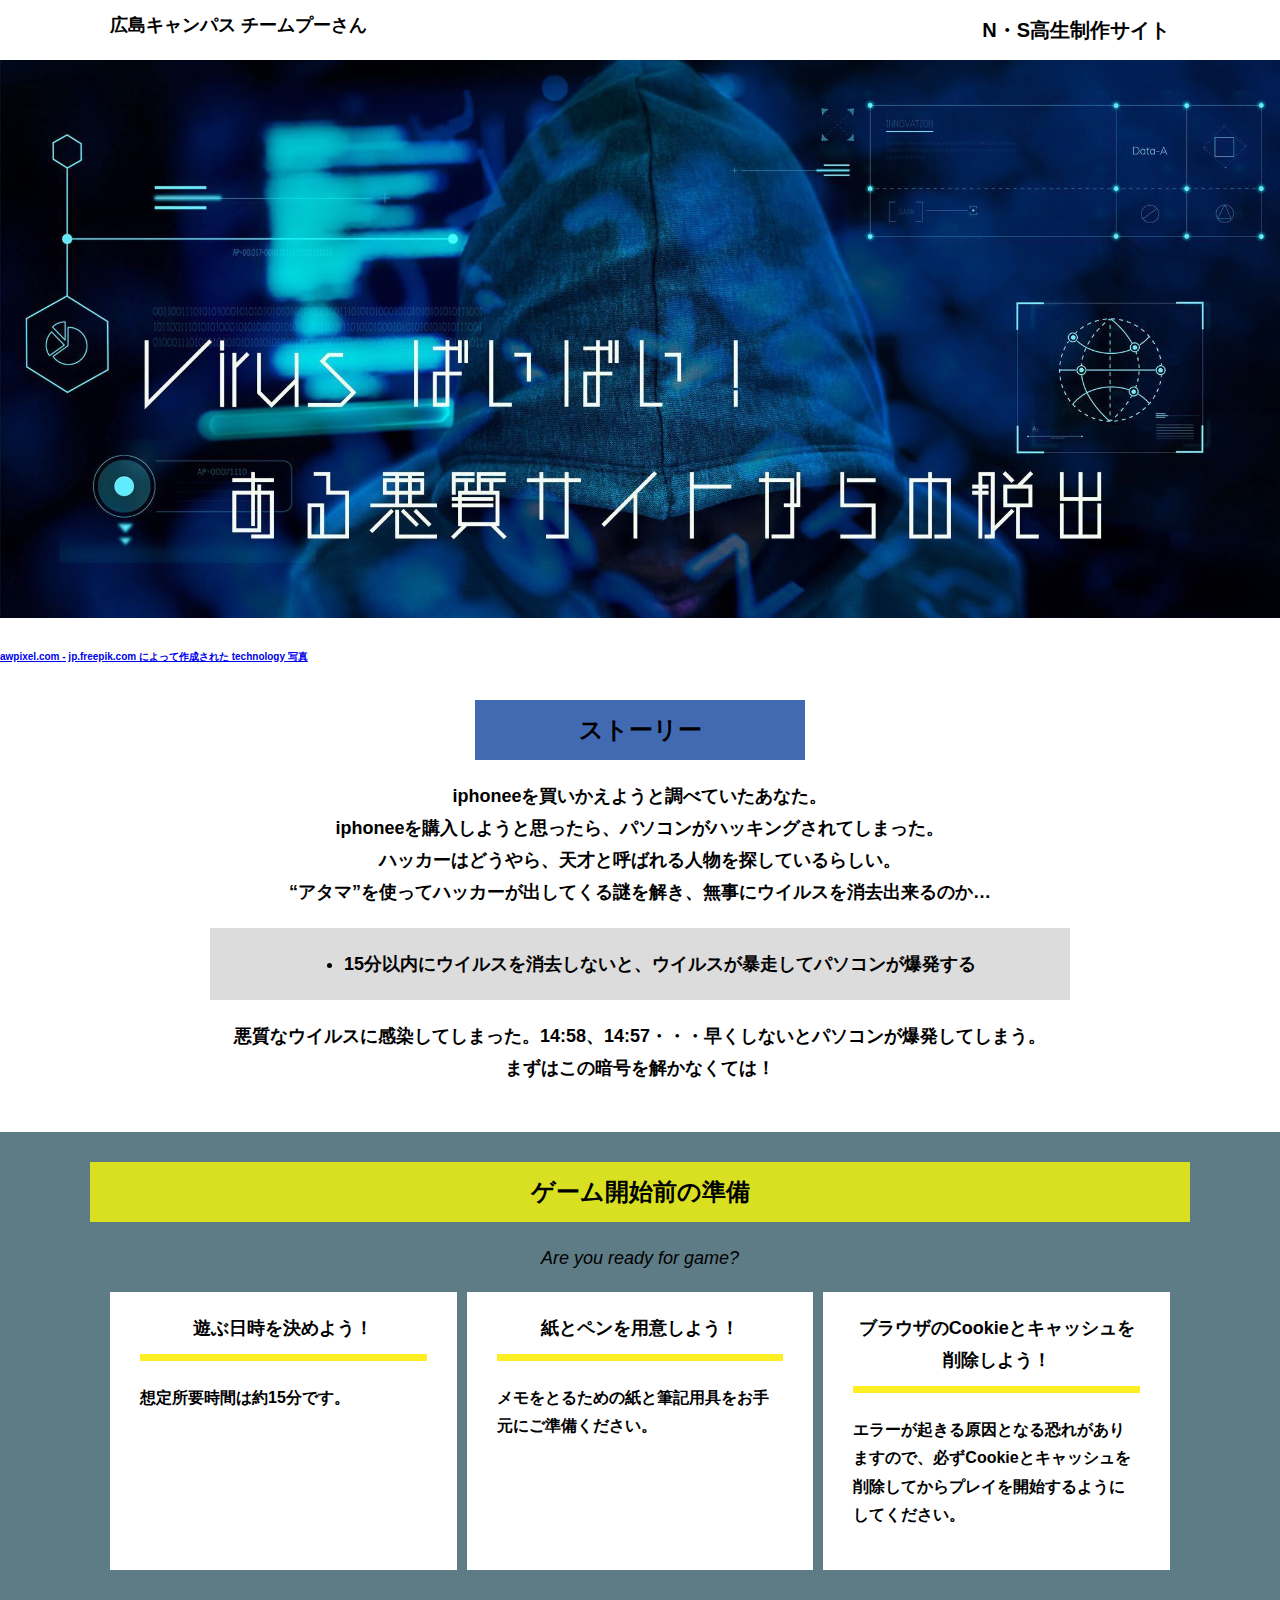
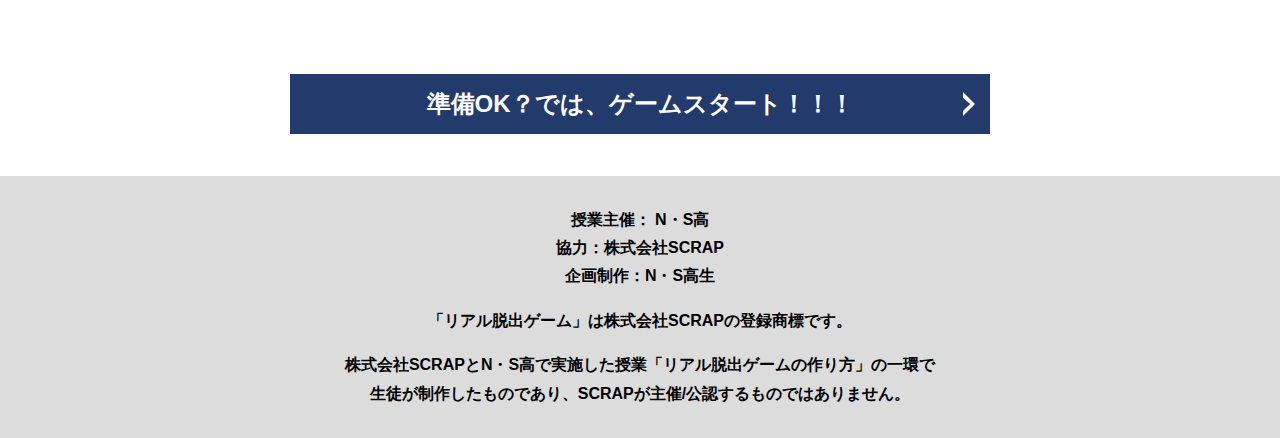
==== commit 06f8cd7f: "Update index.html" ====
--- a/index.html
+++ b/index.html
@@ -24,7 +24,7 @@
   <main class="main index-page">
     <!-- タイトルエリア　ここから -->
     <h1 class="main-title"><img src="assets/images/iOS の画像.jpg" alt="Presented by SCRAP×N・S高リアル脱出ゲーム制作PJ Virusバイバイ！ある悪質サイトからの脱出"></h1>
-    <a href='https://jp.freepik.com/photos/technology'><font size="-1">awpixel.com - jp.freepik.com によって作成された technology 写真</font></a>
+    <a href='https://jp.freepik.com/photos/technology'><font size="-2">awpixel.com - jp.freepik.com によって作成された technology 写真</font></a>
     <!-- タイトルエリア　ここまで -->
     <section class="section section--story">
       <div class="container">
